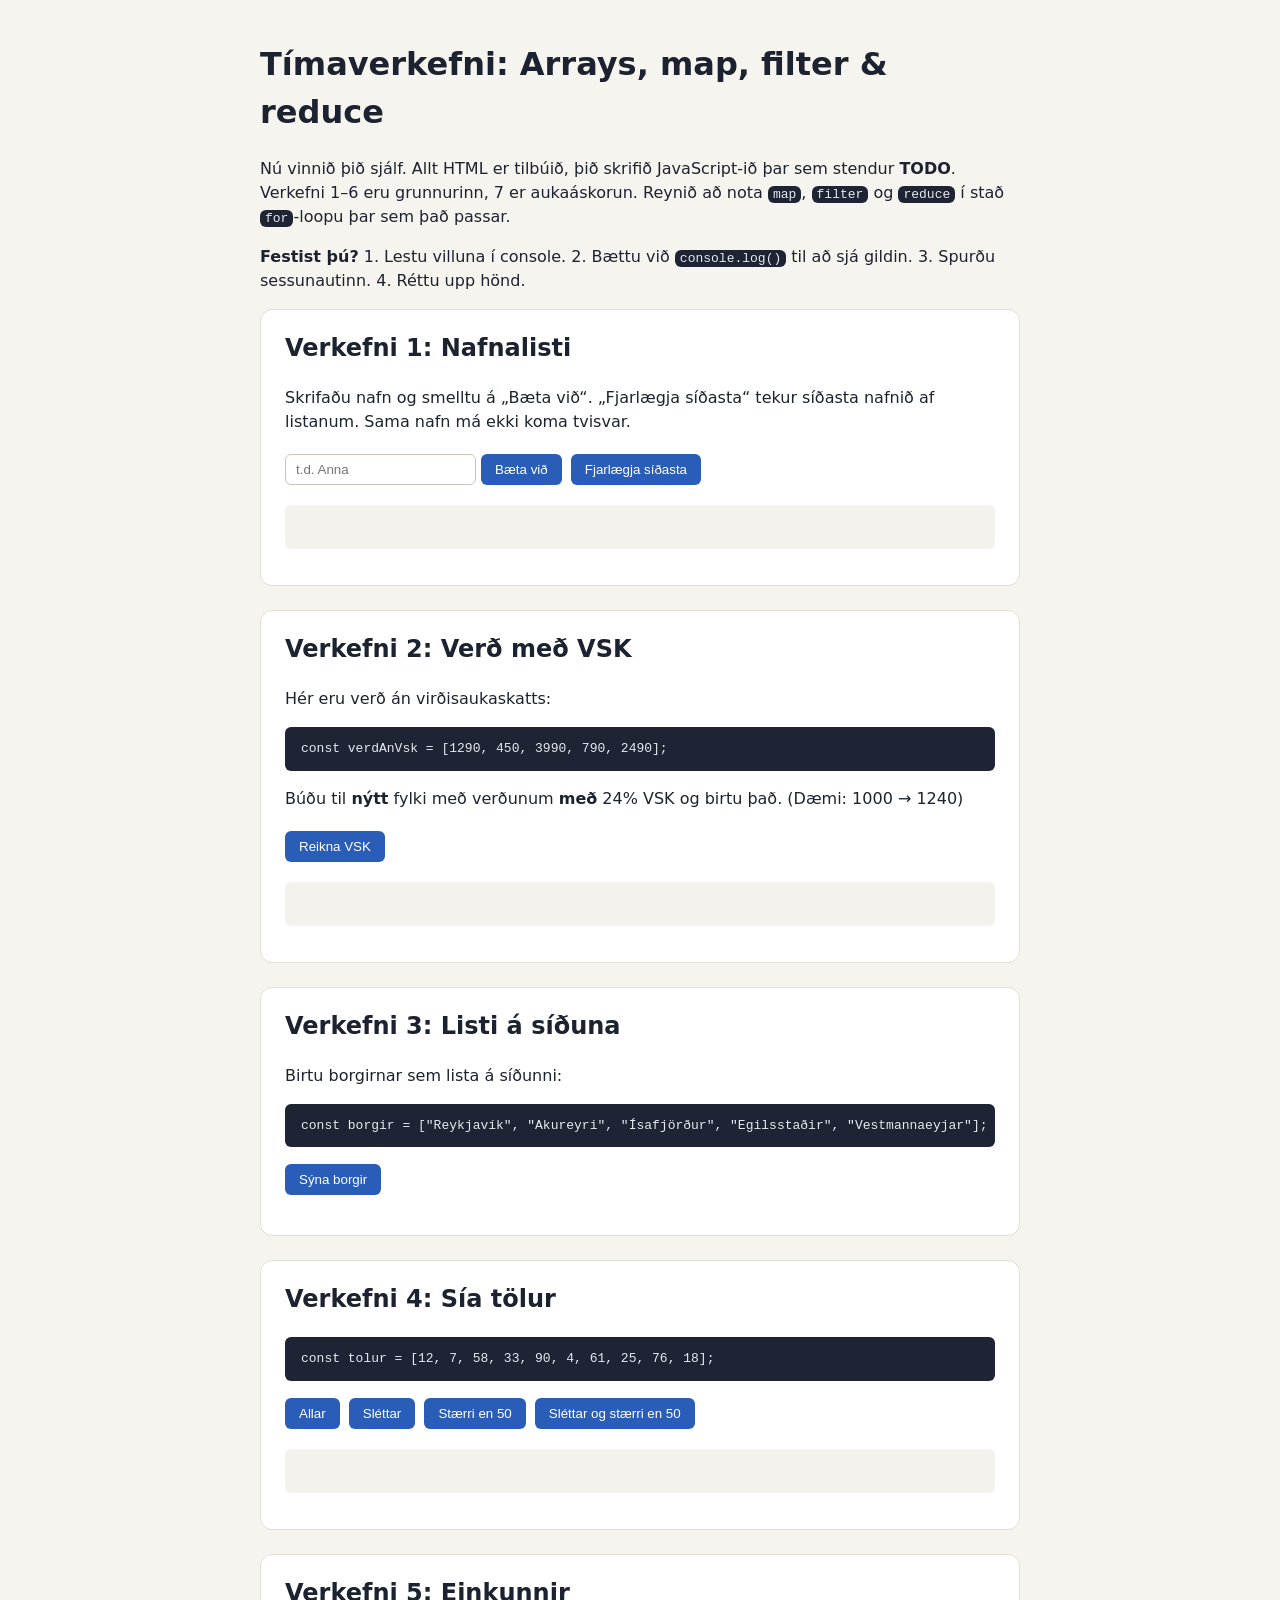
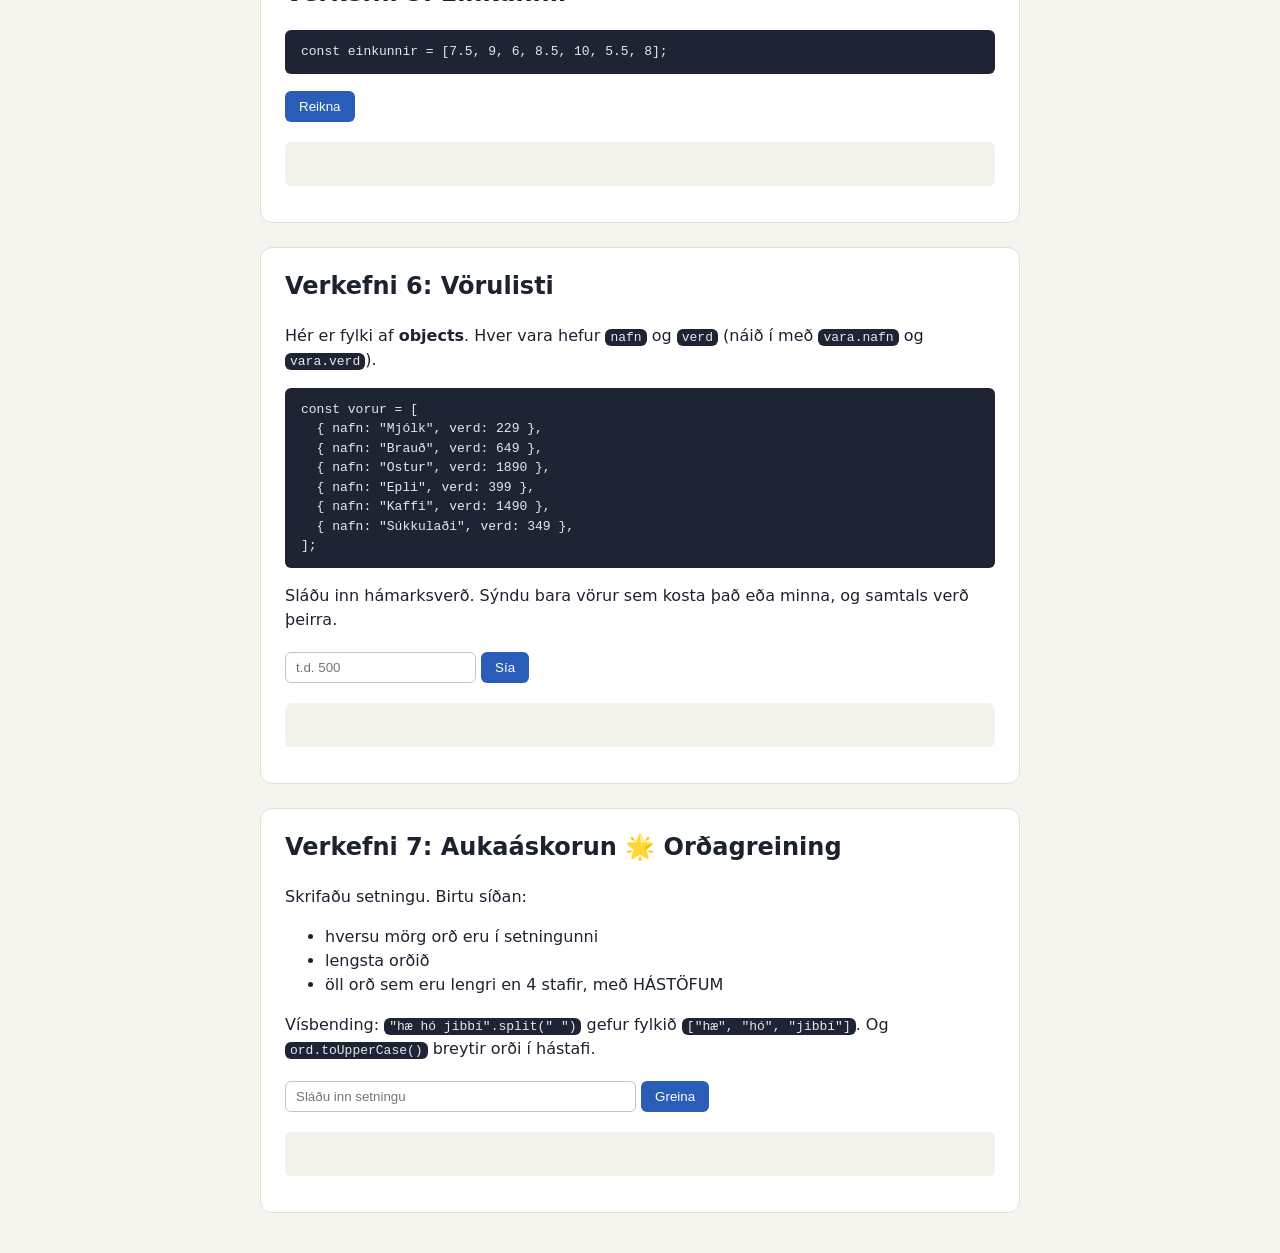
==== timaverkefni.html @ e4d8d5e1 "Tímaverkefni" ====
<!doctype html>
<html lang="is">
  <head>
    <meta charset="UTF-8" />
    <title>Tímaverkefni – Arrays, map, filter & reduce</title>
    <style>
      body {
        font-family: system-ui, Arial, sans-serif;
        max-width: 760px;
        margin: 40px auto;
        padding: 0 16px;
        background: #f6f4ee;
        color: #1c2230;
        line-height: 1.5;
      }
      section {
        background: #fff;
        border: 1px solid #e2ded3;
        border-radius: 12px;
        padding: 20px 24px;
        margin-bottom: 24px;
      }
      h2 {
        margin-top: 0;
      }
      button {
        padding: 8px 14px;
        border: none;
        border-radius: 6px;
        background: #2a5db8;
        color: white;
        cursor: pointer;
        margin: 4px 4px 4px 0;
      }
      button:hover {
        background: #1d4690;
      }
      input {
        padding: 7px 10px;
        border: 1px solid #c9c4b8;
        border-radius: 6px;
      }
      .output {
        background: #f4f2ec;
        padding: 10px 12px;
        border-radius: 6px;
        min-height: 24px;
      }
      code,
      pre {
        background: #1e2433;
        color: #e6e9ef;
        border-radius: 6px;
      }
      code {
        padding: 1px 5px;
      }
      pre {
        padding: 12px 16px;
        overflow-x: auto;
      }
    </style>
  </head>
  <body>
    <h1>Tímaverkefni: Arrays, map, filter & reduce</h1>
    <p>
      Nú vinnið þið sjálf. Allt HTML er tilbúið, þið skrifið JavaScript-ið þar
      sem stendur <b>TODO</b>. Verkefni 1–6 eru grunnurinn, 7 er aukaáskorun.
      Reynið að nota <code>map</code>, <code>filter</code> og
      <code>reduce</code> í stað <code>for</code>-loopu þar sem það passar.
    </p>
    <p>
      <b>Festist þú?</b> 1. Lestu villuna í console. 2. Bættu við
      <code>console.log()</code> til að sjá gildin. 3. Spurðu sessunautinn. 4.
      Réttu upp hönd.
    </p>

    <!-- Verkefni 1 -->
    <section>
      <h2>Verkefni 1: Nafnalisti</h2>
      <p>
        Skrifaðu nafn og smelltu á „Bæta við“. „Fjarlægja síðasta“ tekur síðasta
        nafnið af listanum. Sama nafn má ekki koma tvisvar.
      </p>
      <input type="text" id="nafnInput" placeholder="t.d. Anna" />
      <button onclick="baetaVidNafni()">Bæta við</button>
      <button onclick="fjarlaegjaSidasta()">Fjarlægja síðasta</button>
      <p class="output" id="verkefni1"></p>

      <script>
        const nofn = ["Anna", "Jón", "Sigga"];

        // TODO 1: Skrifaðu function synaNofn() sem birtir í verkefni1:
        // - öll nöfnin aðskilin með kommu (vísbending: nofn.join(", "))
        // - fjölda nafna (nofn.length)
        // - fyrsta nafnið og síðasta nafnið (munið: síðasta er nofn[nofn.length - 1])
        // Dæmi: "Anna, Jón, Sigga<br>Fjöldi: 3<br>Fyrst: Anna · Síðast: Sigga"
        function synaNofn() {
          let texti = "";

          if (nofn.length <= 0) {
            document.getElementById("verkefni1").innerHTML =
              "Listinn er tómur!";
          } else {
            texti +=
              nofn.join(", ") +
              "<br>" +
              nofn.length +
              "<br>" +
              "Fyrsta: " +
              nofn[0] +
              " - Síðast: " +
              nofn[nofn.length - 1];
            document.getElementById("verkefni1").innerHTML = texti;
          }
        }

        // TODO 2: Skrifaðu function baetaVidNafni() sem:
        // - sækir nafnið úr nafnInput
        // - ef nafnið er nú þegar í fylkinu (nofn.includes(nafn)): gerir ekkert (return)
        // - annars: push-ar því í fylkið, tæmir input-ið og kallar á synaNofn()
        function baetaVidNafni() {
          let nafn = document.getElementById("nafnInput").value;
          if (nofn.includes(nafn)) {
            return;
          } else {
            nofn.push(nafn);
            document.getElementById("nafnInput").value = "";
            synaNofn();
          }
        }

        // TODO 3: Skrifaðu function fjarlaegjaSidasta() sem notar pop()
        // og kallar svo á synaNofn().
        // Bónus: hvað gerist þegar listinn er tómur? Birtu "Listinn er tómur".
        function fjarlaegjaSidasta() {
          nofn.pop();
          synaNofn();
        }
      </script>
    </section>

    <!-- Verkefni 2 -->
    <section>
      <h2>Verkefni 2: Verð með VSK</h2>
      <p>Hér eru verð án virðisaukaskatts:</p>
      <pre>const verdAnVsk = [1290, 450, 3990, 790, 2490];</pre>
      <p>
        Búðu til <b>nýtt</b> fylki með verðunum <b>með</b> 24% VSK og birtu það.
        (Dæmi: 1000 → 1240)
      </p>
      <button onclick="synaVsk()">Reikna VSK</button>
      <p class="output" id="verkefni2"></p>

      <script>
        const verdAnVsk = [1290, 450, 3990, 790, 2490];

        // TODO 1: Skrifaðu ARROW function medVsk(verd) sem skilar verðinu * 1.24
        // og rúnnar það: Math.round(...)
        const medVsk = (verd) => verd * 1.24;

        // TODO 2: Skrifaðu function synaVsk() sem:
        // - notar map() og medVsk til að búa til nýtt fylki: verdMedVsk
        // - birtir bæði fylkin í verkefni2:
        //   "Án VSK: 1290, 450, ...<br>Með VSK: 1600, 558, ..."
        function synaVsk() {
          texti = "";
          const verdMedVsk = verdAnVsk.map(medVsk);
          texti +=
            "Án VSK: " +
            verdAnVsk.join(", ") +
            "<br>Með VSK: " +
            verdMedVsk.join(", ");
          document.getElementById("verkefni2").innerHTML = texti;
        }

        // SPURNING (svaraðu í athugasemd hér fyrir neðan):
        // Breyttist upprunalega fylkið verdAnVsk þegar þú notaðir map()?
        // Nei
        // Hvernig getur þú athugað það?
        // Prentað það út og borið niðurstöðurnar fyrir og eftir map saman
      </script>
    </section>

    <!-- Verkefni 3 -->
    <section>
      <h2>Verkefni 3: Listi á síðuna</h2>
      <p>Birtu borgirnar sem lista á síðunni:</p>
      <pre>
const borgir = ["Reykjavík", "Akureyri", "Ísafjörður", "Egilsstaðir", "Vestmannaeyjar"];</pre
      >
      <button onclick="synaBorgir()">Sýna borgir</button>
      <ul id="verkefni3"></ul>

      <script>
        const borgir = [
          "Reykjavík",
          "Akureyri",
          "Ísafjörður",
          "Egilsstaðir",
          "Vestmannaeyjar",
        ];

        // TODO: Skrifaðu function synaBorgir() sem:
        // - notar map() til að breyta hverri borg í "<li>borg</li>"
        // - notar join("") til að sameina allt í einn texta
        // - setur textann í verkefni3
        // Engin for-loopa í þetta skiptið!
        // Bónus: map() gefur líka index sem annað gildi: (borg, i) => ...
        //        Láttu listann birtast sem "1. Reykjavík", "2. Akureyri" ...
        function synaBorgir() {
          const texti = borgir
            .map((borg, i) => "<li>" + (i + 1) + ". " + borg + "</li>")
            .join("");
          document.getElementById("verkefni3").innerHTML = texti;
        }
      </script>
    </section>

    <!-- Verkefni 4 -->
    <section>
      <h2>Verkefni 4: Sía tölur</h2>
      <pre>const tolur = [12, 7, 58, 33, 90, 4, 61, 25, 76, 18];</pre>
      <button onclick="synaAllar()">Allar</button>
      <button onclick="synaSlettar()">Sléttar</button>
      <button onclick="synaStorar()">Stærri en 50</button>
      <button onclick="slettarOgStorar()">Sléttar og stærri en 50</button>
      <p class="output" id="verkefni4"></p>

      <script>
        const tolur = [12, 7, 58, 33, 90, 4, 61, 25, 76, 18];

        // TODO 1: Skrifaðu function birta(fylki) sem setur fylkið í verkefni4
        // ásamt fjölda, t.d. "12, 58, 90, 4, 76, 18 (6 tölur)"
        function birta(fylki) {
          const texti = fylki.join(" ") + " (" + fylki.length + " tölur)";
          document.getElementById("verkefni4").innerHTML = texti;
        }

        // TODO 2: Skrifaðu þrjár functions sem kalla allar á birta():
        // - synaAllar()   birtir öll tolur
        // - synaSlettar() notar filter() til að halda bara sléttum tölum (tala % 2 === 0)
        // - synaStorar()  notar filter() til að halda bara tölum stærri en 50
        function synaAllar() {
          birta(tolur);
        }

        function synaSlettar() {
          birta(tolur.filter((value) => value % 2 === 0));
        }

        function synaStorar() {
          birta(tolur.filter((value) => value > 50));
        }

        // Bónus: bættu við takka "Sléttar OG stærri en 50" sem notar tvo filter() í röð.
        function slettarOgStorar() {
          birta(
            tolur
              .filter((value) => value % 2 === 0)
              .filter((value) => value > 50),
          );
        }
      </script>
    </section>

    <!-- Verkefni 5 -->
    <section>
      <h2>Verkefni 5: Einkunnir</h2>
      <pre>const einkunnir = [7.5, 9, 6, 8.5, 10, 5.5, 8];</pre>
      <button onclick="synaEinkunnir()">Reikna</button>
      <p class="output" id="verkefni5"></p>

      <script>
        const einkunnir = [7.5, 9, 6, 8.5, 10, 5.5, 8];

        // TODO 1: Notaðu reduce() til að reikna summu einkunnanna.
        // Munið upphafsgildið: .reduce((summa, e) => ..., 0)
        const einkunnirSumma = einkunnir.reduce((summa, e) => summa + e, 0);

        // TODO 2: Skrifaðu function synaEinkunnir() sem birtir í verkefni5:
        // - summuna
        // - meðaleinkunn (summa / fjöldi), með 2 aukastöfum: medaltal.toFixed(2)
        // - hversu margir náðu 7 eða meira (filter + length)
        // Bónus: finndu hæstu einkunnina með reduce()
        //        (vísbending: berðu saman hæsta hingað til og núverandi einkunn)
        function synaEinkunnir() {
          const texti =
            "Heildarsumma: " +
            einkunnirSumma +
            "<br>" +
            "Meðaleinkunn: " +
            (einkunnirSumma / einkunnir.length).toFixed(2) +
            "<br>" +
            "Jafnt og yfir 7: " +
            einkunnir.filter((e) => e >= 7).length +
            "<br>" +
            "Hæsta einkunn: " +
            einkunnir.reduce((haesta, e) => Math.max(haesta, e), 0);
          document.getElementById("verkefni5").innerHTML = texti;
        }
      </script>
    </section>

    <!-- Verkefni 6 -->
    <section>
      <h2>Verkefni 6: Vörulisti</h2>
      <p>
        Hér er fylki af <b>objects</b>. Hver vara hefur <code>nafn</code> og
        <code>verd</code> (náið í með <code>vara.nafn</code> og
        <code>vara.verd</code>).
      </p>
      <pre>
const vorur = [
  { nafn: "Mjólk", verd: 229 },
  { nafn: "Brauð", verd: 649 },
  { nafn: "Ostur", verd: 1890 },
  { nafn: "Epli", verd: 399 },
  { nafn: "Kaffi", verd: 1490 },
  { nafn: "Súkkulaði", verd: 349 },
];</pre
      >
      <p>
        Sláðu inn hámarksverð. Sýndu bara vörur sem kosta það eða minna, og
        samtals verð þeirra.
      </p>
      <input type="number" id="hamarkInput" placeholder="t.d. 500" />
      <button onclick="siaVorur()">Sía</button>
      <ul id="vorulisti"></ul>
      <p class="output" id="verkefni6"></p>

      <script>
        const vorur = [
          { nafn: "Mjólk", verd: 229 },
          { nafn: "Brauð", verd: 649 },
          { nafn: "Ostur", verd: 1890 },
          { nafn: "Epli", verd: 399 },
          { nafn: "Kaffi", verd: 1490 },
          { nafn: "Súkkulaði", verd: 349 },
        ];

        // TODO: Skrifaðu function siaVorur() sem:
        // 1. sækir hámarksverðið úr hamarkInput (munið Number())
        // 2. filter():  heldur vörum þar sem vara.verd <= hámark
        // 3. map() + join(""): býr til "<li>Mjólk – 229 kr.</li>" fyrir hverja vöru
        //    og setur í vorulisti
        // 4. reduce(): leggur saman verð síuðu varanna
        //    og birtir "Samtals: 977 kr. (3 vörur)" í verkefni6
        // Bónus: ef engin vara passar, birtu "Engin vara undir þessu verði".
        function siaVorur() {
          const hamarksVerd = Number(
            document.getElementById("hamarkInput").value,
          );
          const htmlTexti = vorur
            .filter((vara) => vara.verd <= hamarksVerd)
            .map((vara) => `<li>${vara.nafn} - ${vara.verd} kr.</li>`)
            .join("");
          document.getElementById("vorulisti").innerHTML = htmlTexti;
          const summaTexti =
            "Samtals: " +
            vorur
              .filter((vara) => vara.verd <= hamarksVerd)
              .reduce((samtals, vara) => samtals + vara.verd, 0) +
            " kr.";
          document.getElementById("verkefni6").innerHTML = summaTexti;
        }
      </script>
    </section>

    <!-- Verkefni 7 -->
    <section>
      <h2>Verkefni 7: Aukaáskorun 🌟 Orðagreining</h2>
      <p>Skrifaðu setningu. Birtu síðan:</p>
      <ul>
        <li>hversu mörg orð eru í setningunni</li>
        <li>lengsta orðið</li>
        <li>öll orð sem eru lengri en 4 stafir, með HÁSTÖFUM</li>
      </ul>
      <p>
        Vísbending: <code>"hæ hó jibbí".split(" ")</code> gefur fylkið
        <code>["hæ", "hó", "jibbí"]</code>. Og <code>ord.toUpperCase()</code>
        breytir orði í hástafi.
      </p>
      <input
        type="text"
        id="setningInput"
        placeholder="Sláðu inn setningu"
        size="40"
      />
      <button onclick="greinaSetningu()">Greina</button>
      <p class="output" id="verkefni7"></p>

      <script>
        // TODO: Skrifaðu function greinaSetningu()
        // Hvaða aðferð passar fyrir hvern lið? split, filter, map, reduce?
        // Passaðu: tvö bil í röð búa til tómt orð "". Hvernig losnar þú við það?
      </script>
    </section>
  </body>
</html>
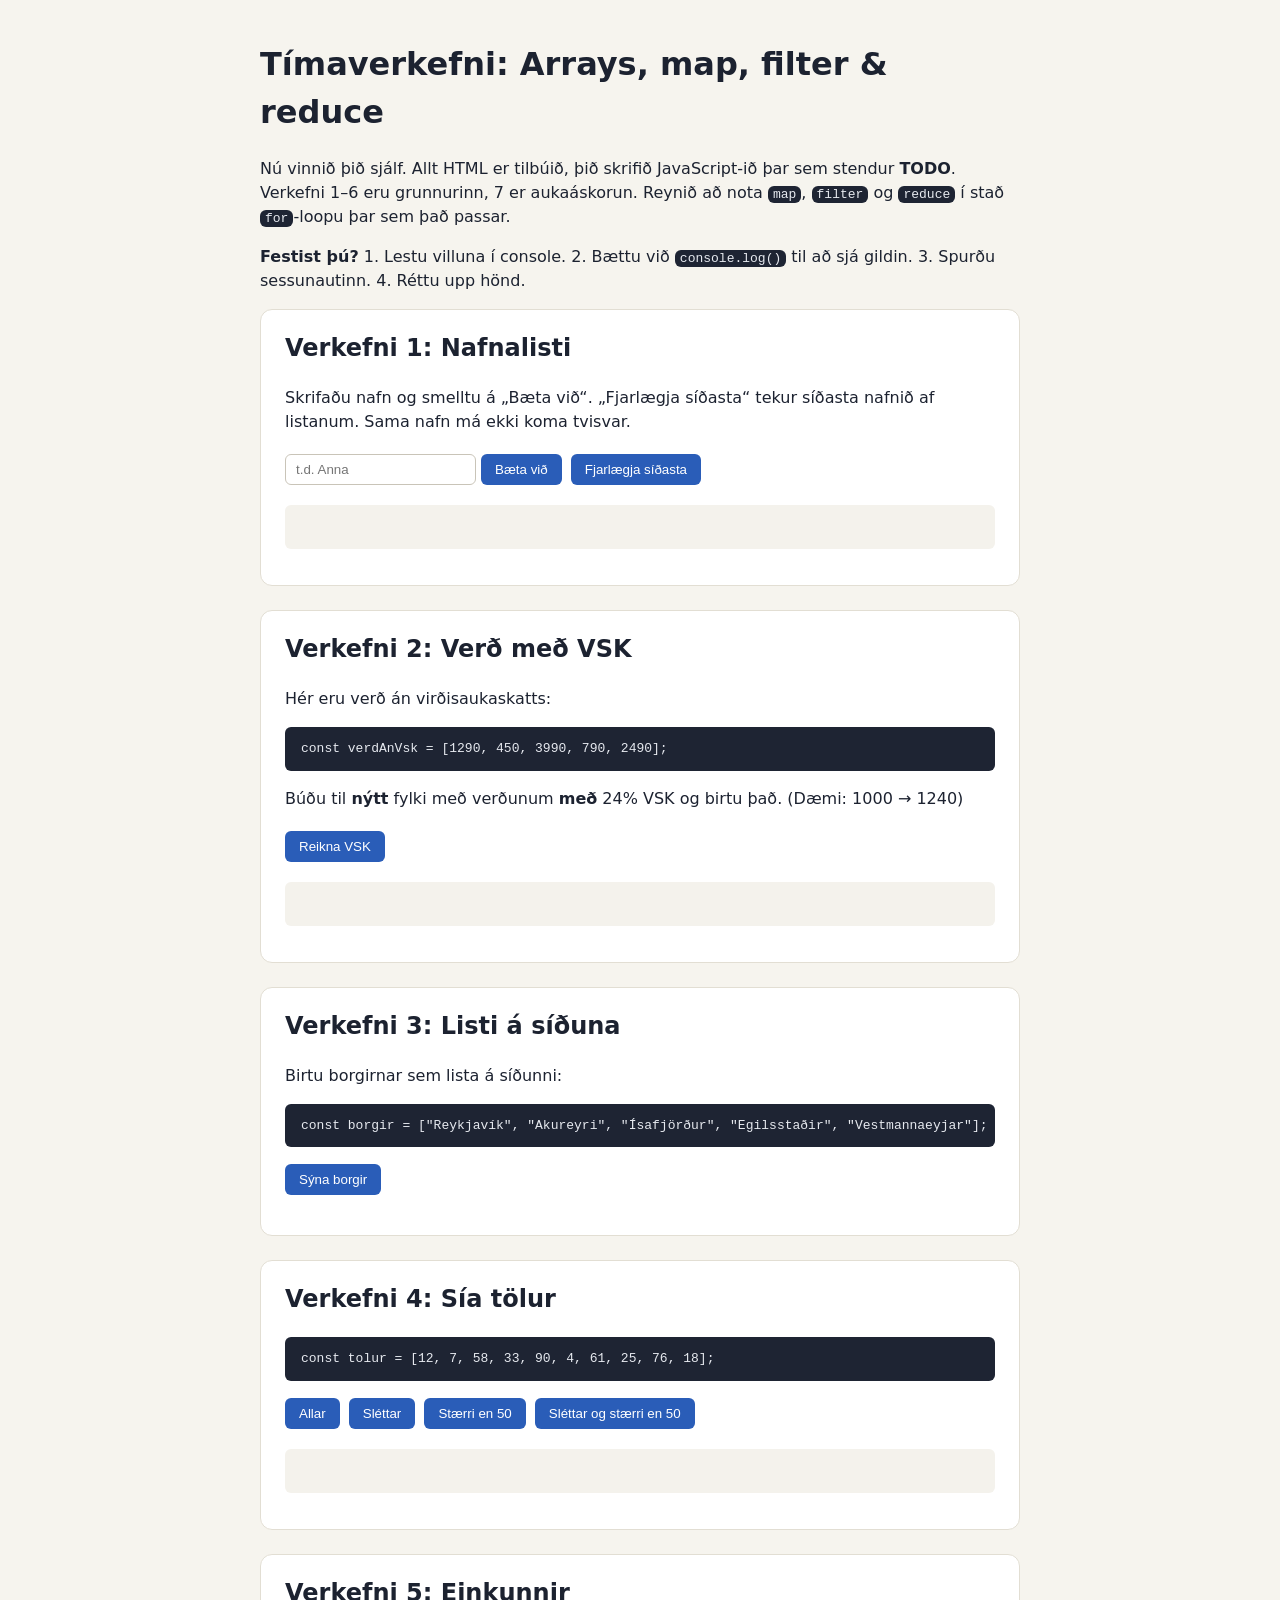
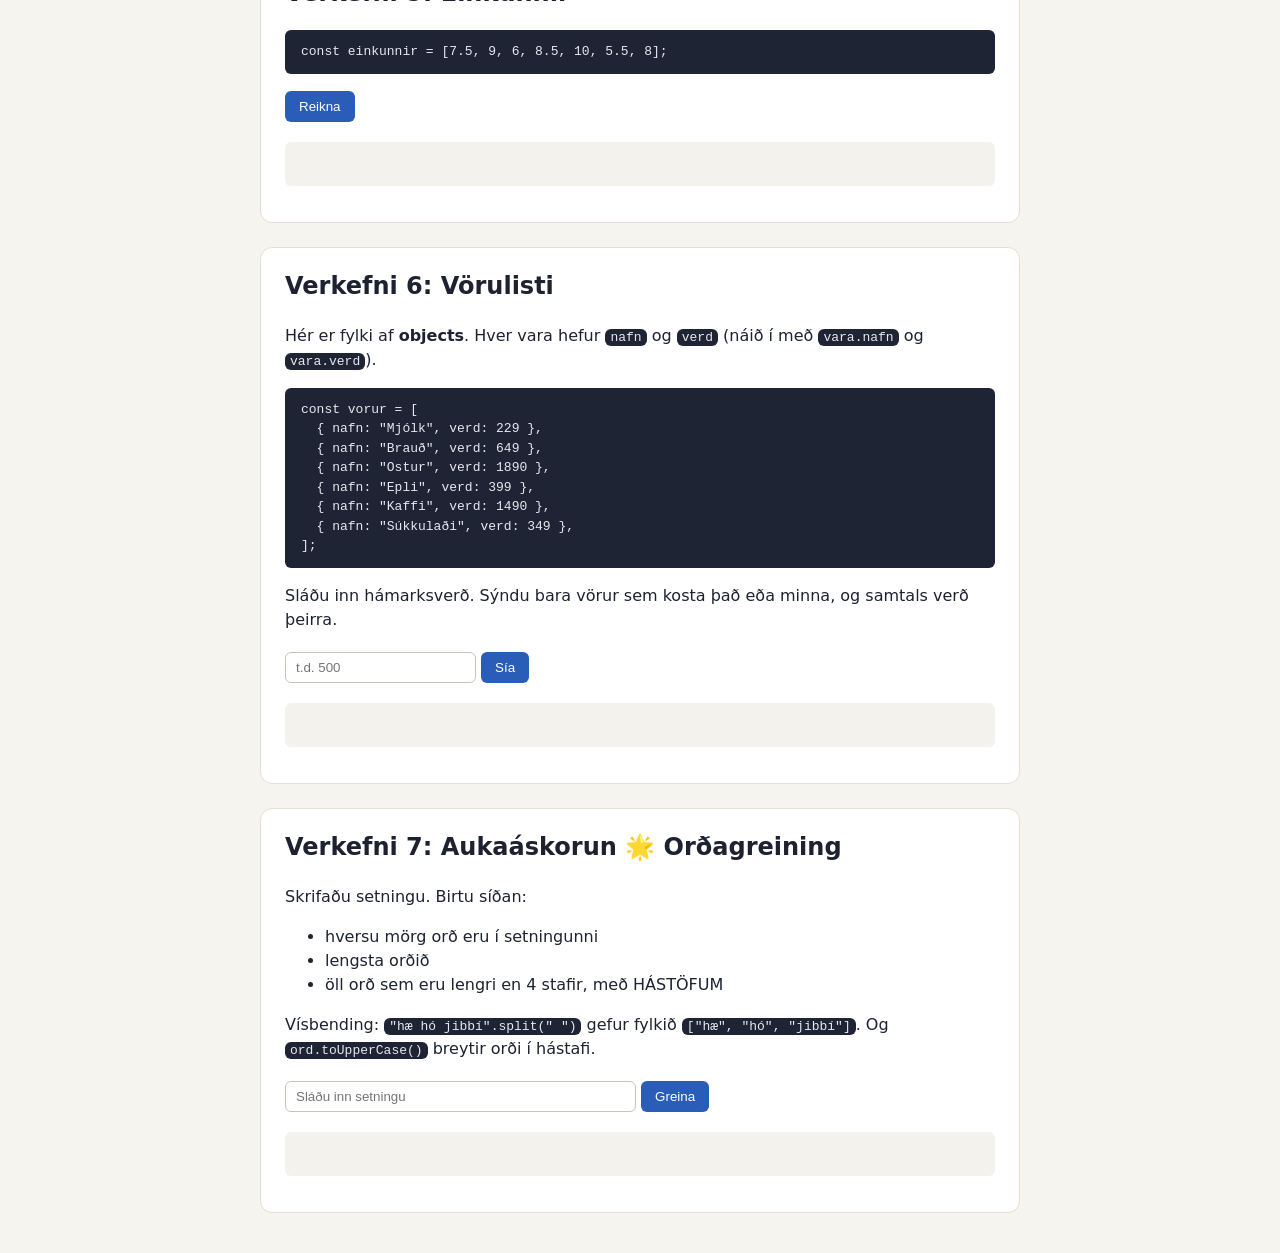
==== commit 3f9cce4e: "Verkefni 7 klára'" ====
--- a/timaverkefni.html
+++ b/timaverkefni.html
@@ -351,18 +351,22 @@
           const hamarksVerd = Number(
             document.getElementById("hamarkInput").value,
           );
-          const htmlTexti = vorur
-            .filter((vara) => vara.verd <= hamarksVerd)
-            .map((vara) => `<li>${vara.nafn} - ${vara.verd} kr.</li>`)
-            .join("");
-          document.getElementById("vorulisti").innerHTML = htmlTexti;
-          const summaTexti =
-            "Samtals: " +
-            vorur
-              .filter((vara) => vara.verd <= hamarksVerd)
-              .reduce((samtals, vara) => samtals + vara.verd, 0) +
-            " kr.";
-          document.getElementById("verkefni6").innerHTML = summaTexti;
+          const siadarVorur = vorur.filter((vara) => vara.verd <= hamarksVerd);
+          if (siadarVorur.length > 0) {
+            const htmlTexti = siadarVorur
+              .map((vara) => `<li>${vara.nafn} - ${vara.verd} kr.</li>`)
+              .join("");
+            document.getElementById("vorulisti").innerHTML = htmlTexti;
+            const summaTexti =
+              "Samtals: " +
+              siadarVorur.reduce((samtals, vara) => samtals + vara.verd, 0) +
+              " kr.";
+            document.getElementById("verkefni6").innerHTML = summaTexti;
+          } else {
+            document.getElementById("vorulisti").innerHTML = "";
+            document.getElementById("verkefni6").innerHTML =
+              "Engin vara undir þessu verði";
+          }
         }
       </script>
     </section>
@@ -394,6 +398,22 @@
         // TODO: Skrifaðu function greinaSetningu()
         // Hvaða aðferð passar fyrir hvern lið? split, filter, map, reduce?
         // Passaðu: tvö bil í röð búa til tómt orð "". Hvernig losnar þú við það?
+        function greinaSetningu() {
+          const setning = document.getElementById("setningInput").value;
+          const ord = setning.split(" ").filter((o) => o != "");
+          const lengstaOrd = ord.reduce((lengst, o) => {
+            return lengst.length >= o.length ? lengst : o;
+          }, "");
+          const longOrdHastafir = ord
+            .filter((o) => o.length > 4)
+            .map((o) => o.toUpperCase());
+          const textiHTML = `
+            Fjöldi orða: ${ord.length}<br>
+            Lengsta orðið: ${lengstaOrd}<br>
+            Löng orð HRÓPUÐ: ${longOrdHastafir.join(", ")}
+          `;
+          document.getElementById("verkefni7").innerHTML = textiHTML;
+        }
       </script>
     </section>
   </body>
